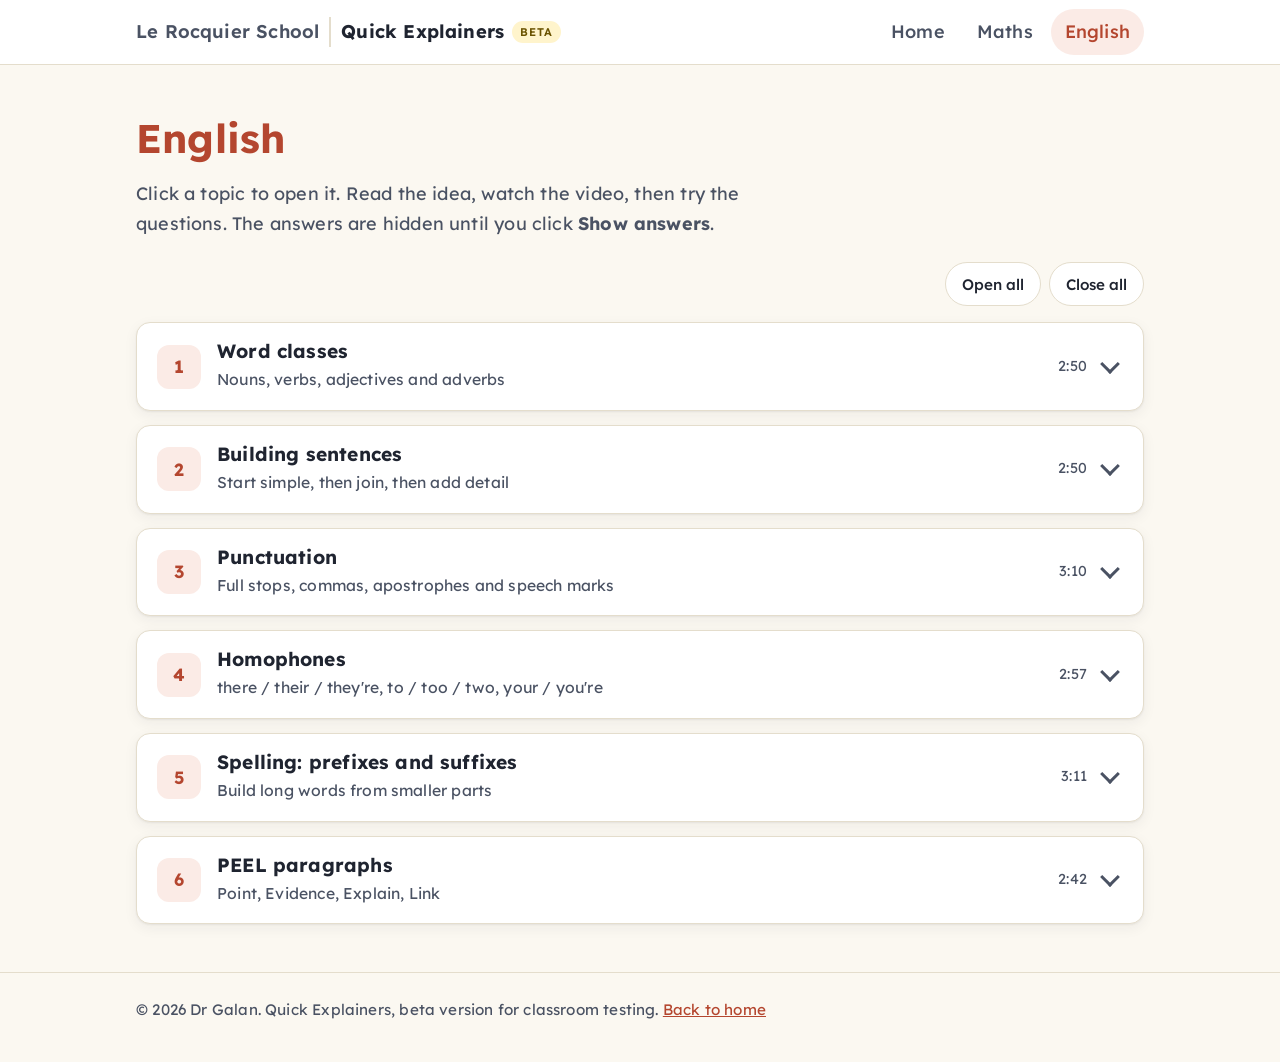
==== english.html @ a1a67efa "Add Quick Explainers beta site: home, Maths and English pages with videos Co-Authored-By: Claude Opu" ====
<!doctype html>
<html lang="en-GB">
<head>
  <meta charset="utf-8">
  <meta name="viewport" content="width=device-width, initial-scale=1">
  <title>English Explainers</title>
  <meta name="description" content="Short English explainer videos with practice questions and answers.">
  <link rel="preconnect" href="https://fonts.googleapis.com">
  <link rel="preconnect" href="https://fonts.gstatic.com" crossorigin>
  <link href="https://fonts.googleapis.com/css2?family=Lexend:wght@400;500;600;700&display=swap" rel="stylesheet">
  <link rel="stylesheet" href="css/style.css">
</head>
<body class="english">
  <header class="site-header">
    <div class="wrap">
      <a class="brand" href="index.html"><span class="school">Le Rocquier School</span> Quick Explainers <span class="beta">Beta</span></a>
      <nav class="site-nav" aria-label="Main">
        <a href="index.html">Home</a>
        <a href="maths.html">Maths</a>
        <a href="english.html" aria-current="page">English</a>
      </nav>
    </div>
  </header>

  <main class="wrap">
    <section class="page-hero">
      <h1>English</h1>
      <p>Click a topic to open it. Read the idea, watch the video, then try the questions. The answers are hidden until you click <strong>Show answers</strong>.</p>
    </section>

    <div class="toolbar">
      <button class="btn" type="button" data-toggle-all="open">Open all</button>
      <button class="btn" type="button" data-toggle-all="close">Close all</button>
    </div>

    <div class="topics">

      <!-- ============ 1. Word classes ============ -->
      <details class="topic" id="word-classes">
        <summary>
          <span class="num">1</span>
          <span class="title"><strong>Word classes</strong><span>Nouns, verbs, adjectives and adverbs</span></span>
          <span class="meta">2:50</span>
          <span class="chev" aria-hidden="true"></span>
        </summary>
        <div class="topic-body">
          <div class="topic-grid">
            <div class="explain">
              <p>Every word in a sentence has a job. The job is called its <strong>word class</strong>.</p>
              <ul>
                <li><strong>Noun</strong>: a person, place, thing or idea. Test: can you put <em>a</em> or <em>the</em> in front?</li>
                <li><strong>Verb</strong>: a doing or being word (ate, run, is, was).</li>
                <li><strong>Adjective</strong>: describes a noun. Test: does it fit in "the ___ dog"?</li>
                <li><strong>Adverb</strong>: describes a verb: how, when or where. Lots end in <em>-ly</em>.</li>
              </ul>
              <p>One word can do different jobs: "I <strong>fish</strong>" (verb) and "a <strong>fish</strong>" (noun).</p>
              <p class="remember">Look at what the word does in the sentence.</p>
            </div>
            <div class="video-box">
              <video controls preload="metadata" playsinline>
                <source src="allVideos/word-classes.mp4" type="video/mp4">
                <track kind="captions" src="allVideos/word-classes.vtt" srclang="en" label="English">
              </video>
            </div>
          </div>
          <div class="practice">
            <h3>Have a go</h3>
            <p class="hint">What word class is the underlined word?</p>
            <ol>
              <li>The <span class="u">cat</span> slept.</li>
              <li>The cat <span class="u">slept</span>.</li>
              <li>The <span class="u">fluffy</span> cat slept.</li>
              <li>The cat slept <span class="u">peacefully</span>.</li>
              <li>We <span class="u">fish</span> every Sunday.</li>
              <li>Find the noun, verb, adjective and adverb: "The tired boy walked slowly."</li>
            </ol>
            <details class="answers">
              <summary><span class="show-label">Show answers</span><span class="hide-label">Hide answers</span></summary>
              <ol>
                <li>Noun</li>
                <li>Verb</li>
                <li>Adjective</li>
                <li>Adverb</li>
                <li>Verb (it is something we do)</li>
                <li>Noun: boy. Verb: walked. Adjective: tired. Adverb: slowly.</li>
              </ol>
            </details>
          </div>
        </div>
      </details>

      <!-- ============ 2. Sentence building ============ -->
      <details class="topic" id="sentence-building">
        <summary>
          <span class="num">2</span>
          <span class="title"><strong>Building sentences</strong><span>Start simple, then join, then add detail</span></span>
          <span class="meta">2:50</span>
          <span class="chev" aria-hidden="true"></span>
        </summary>
        <div class="topic-body">
          <div class="topic-grid">
            <div class="explain">
              <p>A sentence needs a <strong>who</strong> and a <strong>verb</strong>, and it must make sense: "The dog barked."</p>
              <p>"Barked loudly." is <strong>not</strong> a sentence. Who barked?</p>
              <ul>
                <li><strong>Join</strong> two sentences with <em>and</em>, <em>but</em> or <em>so</em>.</li>
                <li>Add a reason or time with <em>because</em>, <em>when</em>, <em>although</em>, <em>if</em>, <em>after</em>.</li>
                <li>If the extra part comes first, add a comma: "Because it was raining, we stayed inside."</li>
                <li><strong>Add detail</strong>: adjectives, adverbs, where or who.</li>
              </ul>
              <p class="remember">Start simple. Then join. Then add detail.</p>
            </div>
            <div class="video-box">
              <video controls preload="metadata" playsinline>
                <source src="allVideos/sentence-building.mp4" type="video/mp4">
                <track kind="captions" src="allVideos/sentence-building.vtt" srclang="en" label="English">
              </video>
            </div>
          </div>
          <div class="practice">
            <h3>Have a go</h3>
            <ol>
              <li>Is "Ran across the road." a sentence? Why?</li>
              <li>Join with <em>so</em>: "I was hungry. I made a sandwich."</li>
              <li>Join with <em>but</em>: "I like football. My brother likes rugby."</li>
              <li>Finish the sentence: "We went to the park because…"</li>
              <li>Swap the parts round and add a comma: "I wear a coat when it is cold."</li>
              <li>Add detail to "The cat sat." Use an adjective, an adverb and a where.</li>
            </ol>
            <details class="answers">
              <summary><span class="show-label">Show answers</span><span class="hide-label">Hide answers</span></summary>
              <ol>
                <li>No. It has a verb (ran) but no <strong>who</strong>. Who ran?</li>
                <li>I was hungry, so I made a sandwich.</li>
                <li>I like football, but my brother likes rugby.</li>
                <li>Many answers. Example: "We went to the park because it was sunny."</li>
                <li>When it is cold, I wear a coat.</li>
                <li>Many answers. Example: "The fat ginger cat sat lazily on the warm wall."</li>
              </ol>
            </details>
          </div>
        </div>
      </details>

      <!-- ============ 3. Punctuation ============ -->
      <details class="topic" id="punctuation">
        <summary>
          <span class="num">3</span>
          <span class="title"><strong>Punctuation</strong><span>Full stops, commas, apostrophes and speech marks</span></span>
          <span class="meta">3:10</span>
          <span class="chev" aria-hidden="true"></span>
        </summary>
        <div class="topic-body">
          <div class="topic-grid">
            <div class="explain">
              <p>Punctuation changes what a sentence means. "Let's eat Grandma!" vs "Let's eat, Grandma!"</p>
              <ul>
                <li>Start with a <strong>capital letter</strong>. End with <strong>. ? or !</strong></li>
                <li><strong>Commas</strong> separate items in a list. Use <em>and</em> before the last one.</li>
                <li><strong>Apostrophe job 1</strong>: missing letters. do not → don't</li>
                <li><strong>Apostrophe job 2</strong>: belonging. the dog's bone</li>
                <li><strong>Speech marks</strong> go round the exact words someone says. The ! or ? goes inside.</li>
              </ul>
              <p class="remember">Little marks, big jobs.</p>
            </div>
            <div class="video-box">
              <video controls preload="metadata" playsinline>
                <source src="allVideos/punctuation.mp4" type="video/mp4">
                <track kind="captions" src="allVideos/punctuation.vtt" srclang="en" label="English">
              </video>
            </div>
          </div>
          <div class="practice">
            <h3>Have a go</h3>
            <ol>
              <li>Add the right capital letter and end mark: "what time is it"</li>
              <li>Add commas: "I bought eggs milk bread and cheese."</li>
              <li>Shorten with an apostrophe: do not, I will, it is</li>
              <li>Use an apostrophe: the hat that belongs to the girl</li>
              <li>Add speech marks: Mia said I love pizza!</li>
              <li>Fix this sentence: "on monday sam and i went to leeds"</li>
            </ol>
            <details class="answers">
              <summary><span class="show-label">Show answers</span><span class="hide-label">Hide answers</span></summary>
              <ol>
                <li>What time is it?</li>
                <li>I bought eggs, milk, bread and cheese.</li>
                <li>don't, I'll, it's</li>
                <li>the girl's hat</li>
                <li>Mia said, "I love pizza!"</li>
                <li>On Monday, Sam and I went to Leeds. (Days, names, places and "I" need capitals.)</li>
              </ol>
            </details>
          </div>
        </div>
      </details>

      <!-- ============ 4. Homophones ============ -->
      <details class="topic" id="homophones">
        <summary>
          <span class="num">4</span>
          <span class="title"><strong>Homophones</strong><span>there / their / they're, to / too / two, your / you're</span></span>
          <span class="meta">2:57</span>
          <span class="chev" aria-hidden="true"></span>
        </summary>
        <div class="topic-body">
          <div class="topic-grid">
            <div class="explain">
              <p><strong>Homophones</strong> sound the same but mean different things. The spelling tells the reader which one you mean.</p>
              <ul>
                <li><strong>there</strong>: a place (it has <em>here</em> inside it).</li>
                <li><strong>their</strong>: belongs to them (it has an <em>i</em>, and I own things).</li>
                <li><strong>they're</strong>: they are.</li>
                <li><strong>two</strong>: the number 2 (twins, twice).</li>
                <li><strong>too</strong>: too much, or also (it has an extra o).</li>
                <li><strong>to</strong>: everything else: go to school.</li>
                <li><strong>your</strong>: belongs to you. <strong>you're</strong>: you are.</li>
              </ul>
              <p class="remember">Say it the long way. If "they are" or "you are" makes sense, use the apostrophe.</p>
            </div>
            <div class="video-box">
              <video controls preload="metadata" playsinline>
                <source src="allVideos/homophones.mp4" type="video/mp4">
                <track kind="captions" src="allVideos/homophones.vtt" srclang="en" label="English">
              </video>
            </div>
          </div>
          <div class="practice">
            <h3>Have a go</h3>
            <p class="hint">Fill each gap with the right word.</p>
            <ol>
              <li><span class="gap"></span> going to be late. (there / their / they're)</li>
              <li>I left my bag over <span class="gap"></span>. (there / their / they're)</li>
              <li>The children put on <span class="gap"></span> coats. (there / their / they're)</li>
              <li>I have <span class="gap"></span> sisters. (to / too / two)</li>
              <li>This tea is <span class="gap"></span> hot. (to / too / two)</li>
              <li>We walked <span class="gap"></span> the shop. (to / too / two)</li>
              <li>Is this <span class="gap"></span> pen? (your / you're)</li>
              <li><span class="gap"></span> my best friend. (your / you're)</li>
            </ol>
            <details class="answers">
              <summary><span class="show-label">Show answers</span><span class="hide-label">Hide answers</span></summary>
              <ol>
                <li>They're (they are going to be late)</li>
                <li>there (a place)</li>
                <li>their (the coats belong to them)</li>
                <li>two (the number)</li>
                <li>too (too much)</li>
                <li>to</li>
                <li>your (belongs to you)</li>
                <li>You're (you are my best friend)</li>
              </ol>
            </details>
          </div>
        </div>
      </details>

      <!-- ============ 5. Spelling: prefixes and suffixes ============ -->
      <details class="topic" id="spelling-morphology">
        <summary>
          <span class="num">5</span>
          <span class="title"><strong>Spelling: prefixes and suffixes</strong><span>Build long words from smaller parts</span></span>
          <span class="meta">3:11</span>
          <span class="chev" aria-hidden="true"></span>
        </summary>
        <div class="topic-body">
          <div class="topic-grid">
            <div class="explain">
              <p>Long words are built from parts: <strong>un + happi + ness</strong>.</p>
              <ul>
                <li>The <strong>root</strong> is the main word (happy).</li>
                <li>A <strong>prefix</strong> goes at the front. un- = not, re- = again. Just add it: mis + spell = misspell.</li>
                <li>A <strong>suffix</strong> goes at the end. -ful = full of, -less = without.</li>
              </ul>
              <p>Three suffix rules:</p>
              <ol>
                <li><strong>Drop the e</strong> if the suffix starts with a vowel: hope + ing = hoping</li>
                <li><strong>Change y to i</strong> after a consonant: happy + ness = happiness (but keep the y before -ing: carrying)</li>
                <li><strong>Double the last letter</strong> after a short vowel: run + ing = running</li>
              </ol>
              <p class="remember">Break it into parts. Then check the rules.</p>
            </div>
            <div class="video-box">
              <video controls preload="metadata" playsinline>
                <source src="allVideos/spelling-morphology.mp4" type="video/mp4">
                <track kind="captions" src="allVideos/spelling-morphology.vtt" srclang="en" label="English">
              </video>
            </div>
          </div>
          <div class="practice">
            <h3>Have a go</h3>
            <ol>
              <li>Split into prefix + root + suffix: unhelpful</li>
              <li>Add the prefix: un + tidy, re + write, mis + spell</li>
              <li>Drop the e: hope + ing, make + ing. And: care + ful (careful: does the e go?)</li>
              <li>Change y to i: happy + ness, carry + ed. And: carry + ing</li>
              <li>Double the letter: swim + ing, stop + ed, hot + est</li>
              <li>Make three words from the root <strong>kind</strong>.</li>
            </ol>
            <details class="answers">
              <summary><span class="show-label">Show answers</span><span class="hide-label">Hide answers</span></summary>
              <ol>
                <li>un + help + ful</li>
                <li>untidy, rewrite, misspell</li>
                <li>hoping, making. careful keeps the e, because -ful starts with a consonant.</li>
                <li>happiness, carried. carrying keeps the y before -ing.</li>
                <li>swimming, stopped, hottest</li>
                <li>Examples: unkind, kindness, kindly, unkindness, kinder</li>
              </ol>
            </details>
          </div>
        </div>
      </details>

      <!-- ============ 6. PEEL paragraphs ============ -->
      <details class="topic" id="peel">
        <summary>
          <span class="num">6</span>
          <span class="title"><strong>PEEL paragraphs</strong><span>Point, Evidence, Explain, Link</span></span>
          <span class="meta">2:42</span>
          <span class="chev" aria-hidden="true"></span>
        </summary>
        <div class="topic-body">
          <div class="topic-grid">
            <div class="explain">
              <p>A paragraph is a group of sentences about <strong>one idea</strong>. PEEL is a recipe for building one.</p>
              <ul>
                <li><strong>P – Point</strong>: answer the question. <em>The writer shows…</em></li>
                <li><strong>E – Evidence</strong>: a short quote. <em>For example, "…"</em></li>
                <li><strong>E – Explain</strong>: zoom in on words. <em>The word "…" suggests…</em></li>
                <li><strong>L – Link</strong>: back to the question. <em>This shows…</em></li>
              </ul>
              <p>The most common mistake is the <strong>quote dump</strong>: dropping in a quote and never explaining it.</p>
              <p class="remember">Explain is the most important part. Always explain your quote.</p>
            </div>
            <div class="video-box">
              <video controls preload="metadata" playsinline>
                <source src="allVideos/peel.mp4" type="video/mp4">
                <track kind="captions" src="allVideos/peel.vtt" srclang="en" label="English">
              </video>
            </div>
          </div>
          <div class="practice">
            <h3>Have a go</h3>
            <p class="hint">Read the extract, then answer the questions.</p>
            <p class="extract">The wind howled around the empty house. Windows rattled, and the old door creaked open on its own.</p>
            <p><strong>Question:</strong> How does the writer make the house seem scary?</p>
            <ol>
              <li>What do the letters P, E, E, L stand for?</li>
              <li>Put these sentences in PEEL order:
                <br>A. This shows the house is a frightening place where something strange could happen.
                <br>B. The writer shows that the house is scary.
                <br>C. The word "howled" suggests the wind sounds like a wild animal, which makes the reader feel uneasy.
                <br>D. For example, "The wind howled around the empty house."</li>
              <li>"The house is scary. For example, 'the old door creaked open on its own.'" Which part is missing?</li>
              <li>Write an Explain sentence about the word <strong>"creaked"</strong>.</li>
            </ol>
            <details class="answers">
              <summary><span class="show-label">Show answers</span><span class="hide-label">Hide answers</span></summary>
              <ol>
                <li>Point, Evidence, Explain, Link</li>
                <li>B, D, C, A</li>
                <li>Explain (and Link). It is a quote dump: the quote is never explained.</li>
                <li>Many answers. Example: "The word 'creaked' suggests the door is old and slow, and makes the reader wonder who or what opened it."</li>
              </ol>
            </details>
          </div>
        </div>
      </details>

    </div>
  </main>

  <footer class="site-footer">
    <div class="wrap">&copy; <span id="year">2026</span> Dr Galan. Quick Explainers, beta version for classroom testing. <a href="index.html">Back to home</a></div>
  </footer>

  <script src="js/app.js"></script>
</body>
</html>
---- css/style.css ----
/* ---------- Design tokens ---------- */
:root {
  --bg: #fbf8f1;            /* warm cream: easier on the eyes than pure white */
  --surface: #ffffff;
  --ink: #1f2430;
  --ink-soft: #4a5263;
  --line: #e4ddcc;
  --maths: #2563a8;
  --maths-tint: #e7f0fa;
  --english: #b4462f;
  --english-tint: #fbebe6;
  --accent: var(--maths);
  --accent-tint: var(--maths-tint);
  --good: #2f7d4f;
  --good-tint: #e5f4ea;
  --remember: #fff4cc;
  --radius: 14px;
  --shadow: 0 1px 2px rgba(31, 36, 48, .06), 0 4px 14px rgba(31, 36, 48, .06);
  --font: "Lexend", system-ui, -apple-system, "Segoe UI", Roboto, sans-serif;
}

body.english { --accent: var(--english); --accent-tint: var(--english-tint); }

*, *::before, *::after { box-sizing: border-box; }

html { -webkit-text-size-adjust: 100%; }

body {
  margin: 0;
  background: var(--bg);
  color: var(--ink);
  font-family: var(--font);
  font-size: 1.125rem;
  line-height: 1.65;
  letter-spacing: .01em;
}

img, video { max-width: 100%; display: block; }

a { color: var(--accent); }

:focus-visible { outline: 3px solid var(--accent); outline-offset: 3px; border-radius: 4px; }

.wrap { max-width: 1040px; margin: 0 auto; padding: 0 16px; }

/* ---------- Header / nav ---------- */
.site-header {
  background: var(--surface);
  border-bottom: 1px solid var(--line);
  position: sticky; top: 0; z-index: 10;
}
.site-header .wrap {
  display: flex; align-items: center; justify-content: space-between;
  gap: 12px; min-height: 64px; flex-wrap: wrap;
}
.brand {
  font-weight: 700; font-size: 1.15rem; color: var(--ink); text-decoration: none;
  display: flex; align-items: center; gap: 8px;
}
.brand .beta {
  font-size: .7rem; font-weight: 600; text-transform: uppercase; letter-spacing: .08em;
  background: var(--remember); color: #6b5300; padding: 2px 8px; border-radius: 99px;
}
.site-nav { display: flex; gap: 4px; }
.site-nav a {
  text-decoration: none; color: var(--ink-soft); font-weight: 500;
  padding: 8px 14px; border-radius: 99px;
}
.site-nav a:hover { background: var(--bg); color: var(--ink); }
.site-nav a[aria-current="page"] { background: var(--accent-tint); color: var(--accent); }

/* ---------- Hero ---------- */
.hero { padding: 56px 0 32px; }
.hero h1 { font-size: clamp(2rem, 5vw, 3rem); line-height: 1.15; margin: 0 0 16px; }
.hero p.lead { font-size: 1.25rem; color: var(--ink-soft); max-width: 46ch; margin: 0; }
.page-hero { padding: 40px 0 16px; }
.page-hero h1 { font-size: clamp(1.8rem, 4vw, 2.5rem); margin: 0 0 8px; color: var(--accent); }
.page-hero p { margin: 0; color: var(--ink-soft); max-width: 60ch; }

h2 { font-size: 1.6rem; line-height: 1.25; margin: 0 0 12px; }
h3 { font-size: 1.2rem; margin: 0 0 8px; }

section { padding: 24px 0; }

/* ---------- Cards (home) ---------- */
.cards { display: grid; grid-template-columns: repeat(auto-fit, minmax(260px, 1fr)); gap: 20px; }
.card {
  background: var(--surface); border: 1px solid var(--line); border-radius: var(--radius);
  padding: 24px; box-shadow: var(--shadow);
}
.card p { margin: 0 0 12px; color: var(--ink-soft); }
.card p:last-child { margin-bottom: 0; }

.subject-card { display: flex; flex-direction: column; text-decoration: none; color: inherit; border-top: 6px solid var(--c); transition: transform .15s ease; }
.subject-card:hover { transform: translateY(-3px); }
.subject-card h2 { color: var(--c); }
.subject-card ul { margin: 0 0 16px; padding-left: 20px; color: var(--ink-soft); }
.subject-card .go { margin-top: auto; font-weight: 600; color: var(--c); }
.subject-card.maths { --c: var(--maths); }
.subject-card.english { --c: var(--english); }

.steps { counter-reset: step; list-style: none; padding: 0; margin: 0; display: grid; grid-template-columns: repeat(auto-fit, minmax(200px, 1fr)); gap: 16px; }
.steps li { background: var(--surface); border: 1px solid var(--line); border-radius: var(--radius); padding: 20px; }
.steps li::before {
  counter-increment: step; content: counter(step);
  display: inline-grid; place-items: center; width: 36px; height: 36px; border-radius: 50%;
  background: var(--accent-tint); color: var(--accent); font-weight: 700; margin-bottom: 8px;
}
.steps strong { display: block; }
.steps span { color: var(--ink-soft); font-size: 1rem; }

.callout {
  background: var(--remember); border-radius: var(--radius); padding: 20px 24px;
  border: 1px solid #f0dd8f;
}
.callout h2 { font-size: 1.3rem; }
.callout ul { margin: 8px 0 0; padding-left: 20px; }

/* ---------- Toolbar ---------- */
.toolbar { display: flex; gap: 8px; flex-wrap: wrap; justify-content: flex-end; margin: 8px 0 16px; }
.btn {
  font: inherit; font-size: .95rem; font-weight: 500; cursor: pointer;
  background: var(--surface); color: var(--ink); border: 1px solid var(--line);
  padding: 8px 16px; border-radius: 99px; min-height: 44px;
}
.btn:hover { border-color: var(--accent); color: var(--accent); }

/* ---------- Topic accordion ---------- */
.topics { display: grid; gap: 14px; padding-bottom: 48px; }

.topic {
  background: var(--surface); border: 1px solid var(--line); border-radius: var(--radius);
  box-shadow: var(--shadow); overflow: hidden;
}
.topic[open] { border-color: var(--accent); }

.topic > summary {
  list-style: none; cursor: pointer; display: flex; align-items: center; gap: 16px;
  padding: 16px 20px; min-height: 72px;
}
.topic > summary::-webkit-details-marker { display: none; }
.topic > summary:hover { background: var(--accent-tint); }

.topic .num {
  flex: none; display: grid; place-items: center; width: 44px; height: 44px; border-radius: 12px;
  background: var(--accent-tint); color: var(--accent); font-weight: 700; font-size: 1.1rem;
}
.topic[open] .num { background: var(--accent); color: #fff; }

.topic .title { flex: 1; min-width: 0; }
.topic .title strong { display: block; font-size: 1.2rem; line-height: 1.3; }
.topic .title span { color: var(--ink-soft); font-size: .98rem; }

.topic .meta { flex: none; color: var(--ink-soft); font-size: .9rem; white-space: nowrap; }

.topic .chev {
  flex: none; width: 14px; height: 14px; border-right: 3px solid var(--ink-soft); border-bottom: 3px solid var(--ink-soft);
  transform: rotate(45deg); margin: 0 6px 6px 0; transition: transform .2s ease;
}
.topic[open] .chev { transform: rotate(225deg); margin: 6px 6px 0 0; }

.topic-body { padding: 4px 20px 24px; border-top: 1px solid var(--line); }

.topic-grid { display: grid; grid-template-columns: 1fr 1.25fr; gap: 24px; align-items: start; padding-top: 20px; }

.explain p { margin: 0 0 12px; }
.explain ul, .explain ol { margin: 0 0 12px; padding-left: 22px; }
.explain li { margin-bottom: 4px; }

.remember {
  background: var(--remember); border-left: 5px solid #e0b400; border-radius: 8px;
  padding: 12px 16px; margin-top: 12px; font-weight: 500;
}
.remember::before { content: "Remember: "; font-weight: 700; }

.video-box video {
  width: 100%; aspect-ratio: 16 / 9; background: #111; border-radius: 10px;
}
.video-box p { font-size: .9rem; color: var(--ink-soft); margin: 8px 0 0; }

.practice { margin-top: 28px; }
.practice h3 { display: flex; align-items: center; gap: 8px; }
.practice > ol { padding-left: 26px; margin: 0 0 16px; }
.practice > ol > li { margin-bottom: 10px; padding-left: 4px; }
.practice .hint { color: var(--ink-soft); font-size: .95rem; margin: 0 0 12px; }

.answers { border-radius: 10px; background: var(--good-tint); border: 1px solid #bfe0cb; }
.answers > summary {
  list-style: none; cursor: pointer; padding: 12px 16px; font-weight: 600; color: var(--good);
  display: flex; align-items: center; gap: 8px; min-height: 48px;
}
.answers > summary::-webkit-details-marker { display: none; }
.answers > summary::before { content: "👁"; }
.answers > summary .hide-label { display: none; }
.answers[open] > summary .show-label { display: none; }
.answers[open] > summary .hide-label { display: inline; }
.answers > ol { margin: 0; padding: 0 16px 16px 42px; }
.answers > ol > li { margin-bottom: 6px; }

.frac {
  display: inline-flex; flex-direction: column; align-items: center; vertical-align: middle;
  line-height: 1.05; font-size: .95em; margin: 0 2px;
}
.frac > span:first-child { border-bottom: 2px solid currentColor; padding: 0 3px; }
.frac > span:last-child { padding: 0 3px; }

.gap { display: inline-block; min-width: 4.5em; border-bottom: 2px solid var(--ink-soft); }
.u { text-decoration: underline; text-decoration-thickness: 2px; text-underline-offset: 4px; font-weight: 600; }

.extract {
  background: var(--bg); border-left: 5px solid var(--accent); padding: 10px 16px; border-radius: 6px;
  font-style: italic; margin: 8px 0 12px;
}

/* ---------- Footer ---------- */
.site-footer { border-top: 1px solid var(--line); padding: 24px 0 40px; color: var(--ink-soft); font-size: .95rem; }

/* ---------- Small screens ---------- */
@media (max-width: 760px) {
  body { font-size: 1.05rem; }
  .topic-grid { grid-template-columns: 1fr; }
  .video-box { order: -1; }
  .topic > summary { gap: 12px; padding: 14px 14px; }
  .topic .meta { display: none; }
  .topic-body { padding: 4px 14px 20px; }
  .site-header .wrap { padding-top: 8px; padding-bottom: 8px; }
}

@media (prefers-reduced-motion: reduce) {
  * { transition: none !important; }
}

@media print {
  .site-header, .toolbar, video, .video-box { display: none !important; }
  .topic { break-inside: avoid; box-shadow: none; }
  .answers:not([open]) { display: none; }
}

/* School name in the header */
.brand .school {
  font-weight: 600; color: var(--ink-soft); padding-right: 10px; margin-right: 2px;
  border-right: 2px solid var(--line);
}
@media (max-width: 480px) {
  .brand { flex-wrap: wrap; row-gap: 0; }
  .brand .school { flex-basis: 100%; border: 0; padding: 0; font-size: .9rem; }
}
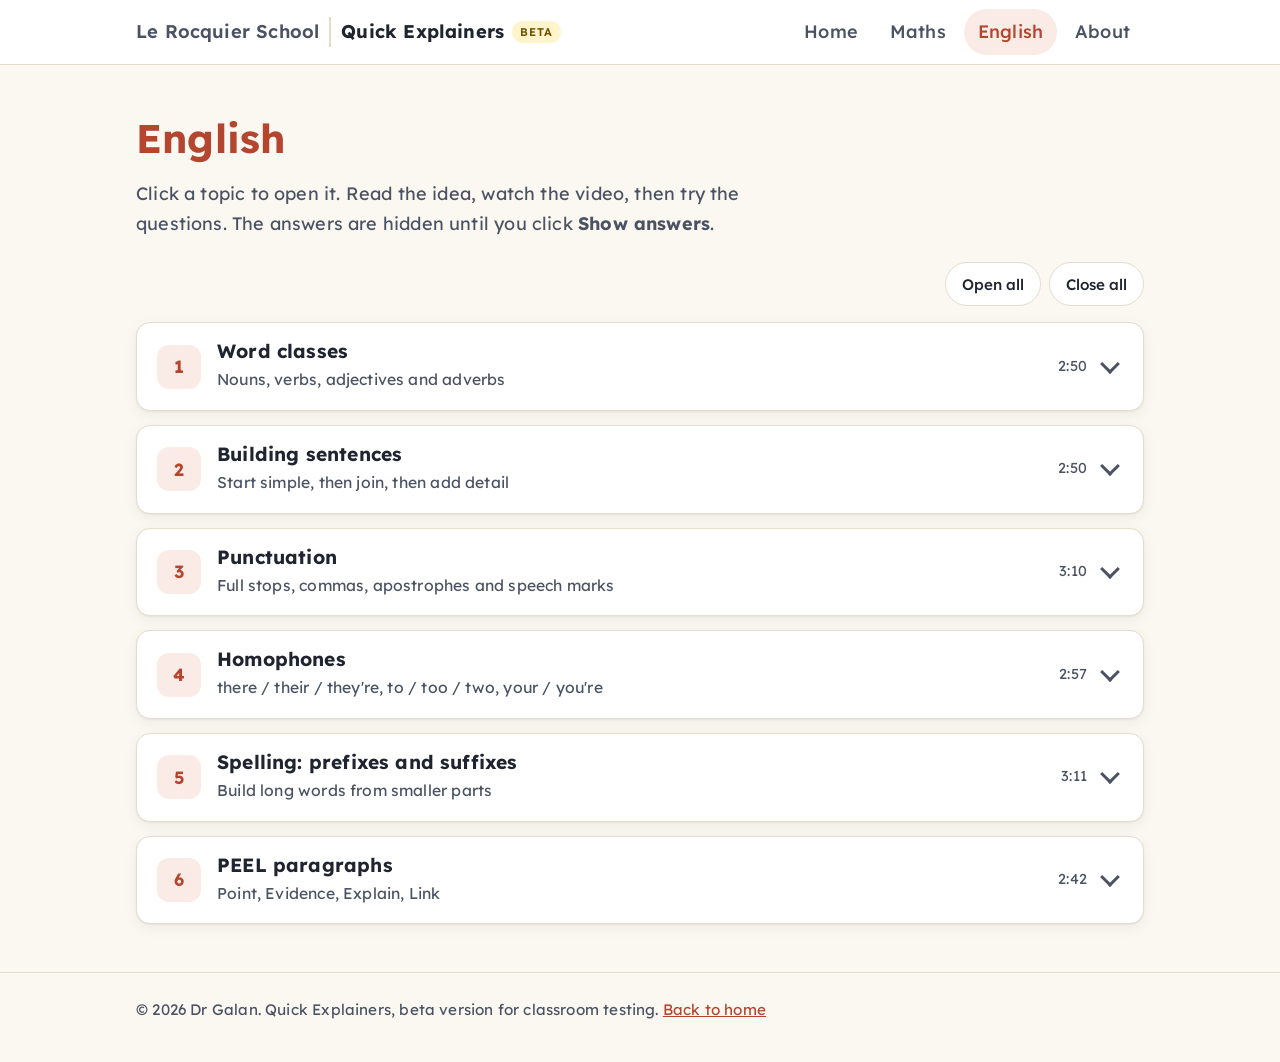
==== commit fff1655a: "Make the link builder the home page; move the intro to about.html - index.html is now the 'make a li" ====
--- a/english.html
+++ b/english.html
@@ -18,6 +18,7 @@
         <a href="index.html">Home</a>
         <a href="maths.html">Maths</a>
         <a href="english.html" aria-current="page">English</a>
+        <a href="about.html">About</a>
       </nav>
     </div>
   </header>
@@ -375,6 +376,7 @@
     <div class="wrap">&copy; <span id="year">2026</span> Dr Galan. Quick Explainers, beta version for classroom testing. <a href="index.html">Back to home</a></div>
   </footer>
 
+  <script src="js/support.js"></script>
   <script src="js/app.js"></script>
 </body>
 </html>
--- a/css/style.css
+++ b/css/style.css
@@ -201,8 +201,14 @@
   display: inline-flex; flex-direction: column; align-items: center; vertical-align: middle;
   line-height: 1.05; font-size: .95em; margin: 0 2px;
 }
-.frac > span:first-child { border-bottom: 2px solid currentColor; padding: 0 3px; }
-.frac > span:last-child { padding: 0 3px; }
+.frac > .top { border-bottom: 2px solid currentColor; padding: 0 3px; }
+.frac > .bot { padding: 0 3px; }
+
+/* Text only screen readers and read-aloud hear, e.g. "1 over 2" for a stacked fraction */
+.sr-only {
+  position: absolute !important; width: 1px; height: 1px; padding: 0; margin: -1px;
+  overflow: hidden; clip: rect(0 0 0 0); white-space: nowrap; border: 0;
+}
 
 .gap { display: inline-block; min-width: 4.5em; border-bottom: 2px solid var(--ink-soft); }
 .u { text-decoration: underline; text-decoration-thickness: 2px; text-underline-offset: 4px; font-weight: 600; }
@@ -245,3 +251,145 @@
   .brand { flex-wrap: wrap; row-gap: 0; }
   .brand .school { flex-basis: 100%; border: 0; padding: 0; font-size: .9rem; }
 }
+
+/* =====================================================================
+   Pathways, support settings and printable worksheets
+   ===================================================================== */
+
+/* Each topic keeps its subject colour when Maths and English are mixed */
+.is-maths { --accent: var(--maths); --accent-tint: var(--maths-tint); }
+.is-english { --accent: var(--english); --accent-tint: var(--english-tint); }
+
+.small { font-size: .9rem; color: var(--ink-soft); }
+.loading { padding: 40px 0; color: var(--ink-soft); }
+.notice { background: var(--remember); border-radius: 8px; padding: 8px 14px; margin-top: 16px; }
+.btn-primary { background: var(--accent); border-color: var(--accent); color: #fff; font-weight: 600; }
+.btn-primary:hover { color: #fff; filter: brightness(1.08); }
+a.btn { display: inline-flex; align-items: center; text-decoration: none; }
+.btn-icon { min-width: 44px; padding: 8px 0; justify-content: center; }
+.btn:disabled { opacity: .35; cursor: default; }
+.read-btn { margin: 4px 0 12px; }
+.print-topic { margin: 12px 0 0; font-size: .95rem; }
+
+/* Tick boxes with a bold label and a plain-English line underneath */
+.tick { display: flex; gap: 12px; align-items: flex-start; padding: 10px 12px; border-radius: 10px; cursor: pointer; }
+.tick:hover { background: var(--accent-tint); }
+.tick input { width: 22px; height: 22px; margin: 3px 0 0; flex: none; accent-color: var(--accent); }
+.tick strong { display: block; line-height: 1.3; }
+.tick > span > span { display: block; font-size: .92rem; color: var(--ink-soft); line-height: 1.4; }
+
+.speeds { border: 0; padding: 8px 12px 0; margin: 0; display: flex; flex-wrap: wrap; gap: 8px; align-items: center; }
+.speeds legend { font-weight: 700; padding: 0; margin-bottom: 6px; }
+.pill input { position: absolute; opacity: 0; }
+.pill span { display: inline-block; padding: 6px 16px; border: 1px solid var(--line); border-radius: 99px; cursor: pointer; background: var(--surface); }
+.pill input:checked + span { background: var(--accent); border-color: var(--accent); color: #fff; }
+.pill input:focus-visible + span { outline: 3px solid var(--accent); outline-offset: 2px; }
+
+/* Student "Change how it looks" panel */
+.pathway .toolbar { justify-content: space-between; align-items: flex-start; }
+.settings { flex: 1 1 320px; max-width: 560px; }
+.settings > summary {
+  list-style: none; cursor: pointer; display: inline-flex; align-items: center; min-height: 44px;
+  padding: 8px 16px; border: 1px solid var(--line); border-radius: 99px; background: var(--surface); font-weight: 500; font-size: .95rem;
+}
+.settings > summary::-webkit-details-marker { display: none; }
+.settings > summary::before { content: "⚙"; margin-right: 8px; }
+.settings[open] > summary { border-color: var(--accent); color: var(--accent); }
+.settings-body { background: var(--surface); border: 1px solid var(--line); border-radius: var(--radius); padding: 8px 4px 14px; margin-top: 8px; }
+
+/* Teacher builder */
+.builder-grid { display: grid; grid-template-columns: 1.15fr 1fr; gap: 32px; align-items: start; padding-bottom: 48px; }
+.builder-grid h2 { font-size: 1.25rem; margin: 20px 0 10px; }
+.builder-grid > div > h2:first-child { margin-top: 0; }
+.builder-side { position: sticky; top: 84px; }
+.topic-pick { border: 1px solid var(--line); border-top: 6px solid var(--accent); border-radius: var(--radius); background: var(--surface); padding: 6px 4px 8px; margin: 0 0 16px; }
+.topic-pick legend { font-weight: 700; font-size: 1.1rem; color: var(--accent); padding: 0 8px; }
+.order { margin: 0; padding: 0; list-style: none; counter-reset: ord; background: var(--surface); border: 1px solid var(--line); border-radius: var(--radius); }
+.order li { display: flex; justify-content: space-between; align-items: center; gap: 8px; padding: 6px 8px 6px 12px; border-bottom: 1px solid var(--line); counter-increment: ord; }
+.order li:last-child { border-bottom: 0; }
+.order li > span:first-child::before { content: counter(ord) ". "; font-weight: 700; color: var(--accent); }
+.order li.small::before, .order li.small > span::before { content: none; }
+.order-btns { display: flex; gap: 4px; flex: none; }
+.out-label { display: block; font-weight: 600; margin: 12px 0 4px; }
+.out-row { display: flex; gap: 6px; }
+.out-row input { flex: 1; min-width: 0; font: inherit; font-size: .9rem; padding: 8px 12px; border: 1px solid var(--line); border-radius: 10px; background: var(--bg); }
+.qr-box { margin-top: 16px; }
+.qr-box > summary { cursor: pointer; color: var(--accent); font-weight: 500; }
+.qr-box svg { width: min(260px, 100%); height: auto; margin-top: 10px; background: #fff; }
+
+@media (max-width: 860px) {
+  .builder-grid { grid-template-columns: 1fr; }
+  .builder-side { position: static; }
+}
+
+/* ---------- Support settings ---------- */
+html.font-readable { font-size: 112.5%; }
+html.font-readable body { background: #fdfbf5; line-height: 1.85; letter-spacing: .035em; word-spacing: .14em; }
+html.font-readable .explain p, html.font-readable .practice li { max-width: 58ch; }
+html.font-readable .topic, html.font-readable .settings-body { box-shadow: none; }
+
+html.motion-reduce *, html.motion-reduce *::before, html.motion-reduce *::after {
+  transition: none !important; animation: none !important; scroll-behavior: auto !important;
+}
+html.motion-reduce .subject-card:hover { transform: none; }
+
+html.chunk-small .practice > ol > li:nth-child(n+4),
+html.chunk-small .answers > ol > li:nth-child(n+4),
+html.chunk-small .sheet-qs > li:nth-child(n+4),
+html.chunk-small .sheet-ans > li:nth-child(n+4) { display: none; }
+
+/* ---------- Printable worksheet ---------- */
+.print-bar { display: flex; flex-wrap: wrap; gap: 10px; align-items: center; padding: 20px 0; }
+.sheet { background: #fff; border: 1px solid var(--line); border-radius: 6px; padding: 32px 40px; margin-bottom: 48px; max-width: 820px; }
+.sheet-head { display: flex; flex-wrap: wrap; gap: 8px 24px; align-items: flex-end; border-bottom: 2px solid var(--ink); padding-bottom: 10px; margin-bottom: 8px; }
+.sheet-brand { margin: 0; font-weight: 700; flex: 1 1 100%; }
+.sheet-name { margin: 0; flex: 1; display: flex; gap: 8px; }
+.sheet-name span { flex: 1; border-bottom: 1px solid var(--ink-soft); min-width: 6em; }
+
+.sheet-topic { padding: 22px 0 8px; border-bottom: 1px dashed var(--line); }
+.sheet-topic h2 { font-size: 1.45rem; margin: 0; color: var(--accent); display: flex; align-items: center; gap: 10px; }
+.sheet-num {
+  display: inline-grid; place-items: center; width: 34px; height: 34px; border-radius: 9px; flex: none;
+  background: var(--accent); color: #fff; font-size: 1rem; font-weight: 700;
+}
+.sheet-sub { margin: 2px 0 10px; color: var(--ink-soft); }
+.sheet-grid { display: grid; grid-template-columns: 1fr auto; gap: 24px; align-items: start; }
+.sheet-qr { margin: 0; width: 132px; text-align: center; border: 1px solid var(--line); border-radius: 10px; padding: 10px; }
+.sheet-qr svg { width: 110px; height: 110px; display: block; margin: 0 auto; }
+.sheet-qr figcaption { font-size: .8rem; line-height: 1.3; margin-top: 6px; color: var(--ink-soft); }
+.sheet-topic h3 { margin-top: 14px; }
+
+/* Space to write under each question */
+.sheet-qs { padding-left: 26px; }
+.sheet-qs > li { margin-bottom: 6px; }
+.sheet-qs > li::after {
+  content: ""; display: block; height: 4.2em; margin-top: 2px;
+  background: repeating-linear-gradient(to bottom, transparent 0, transparent calc(2.1em - 1px), #c9c2b2 calc(2.1em - 1px), #c9c2b2 2.1em);
+}
+.sheet-qs.lines-3 > li::after { height: 6.3em; }
+
+.sheet-answers { padding-top: 24px; }
+.sheet-answers > h2 { font-size: 1.6rem; }
+.sheet-answers h3 { display: flex; align-items: center; gap: 10px; margin: 18px 0 6px; }
+.sheet-answers h3 .sheet-num { width: 28px; height: 28px; font-size: .9rem; background: var(--ink-soft); }
+.sheet-ans { margin: 0; padding-left: 26px; }
+
+@media (max-width: 640px) {
+  .sheet { padding: 20px 16px; }
+  .sheet-grid { grid-template-columns: 1fr; }
+}
+
+@media print {
+  @page { size: A4; margin: 14mm; }
+  html, body { background: #fff !important; font-size: 11.5pt; }
+  .site-footer, .print-bar, .notice, .read-btn, .print-topic, .settings { display: none !important; }
+  .print-view .wrap { max-width: none; padding: 0; }
+  .sheet { border: 0; padding: 0; margin: 0; max-width: none; }
+  .sheet-topic { break-inside: auto; }
+  .sheet-topic h2, .sheet-topic h3, .sheet-grid, .sheet-qs > li { break-inside: avoid; }
+  .sheet-topic h2 { break-after: avoid; }
+  .sheet-answers { break-before: page; }
+  .sheet-num { -webkit-print-color-adjust: exact; print-color-adjust: exact; }
+  .remember { -webkit-print-color-adjust: exact; print-color-adjust: exact; }
+  html.font-readable body { font-size: 13pt; }
+}
